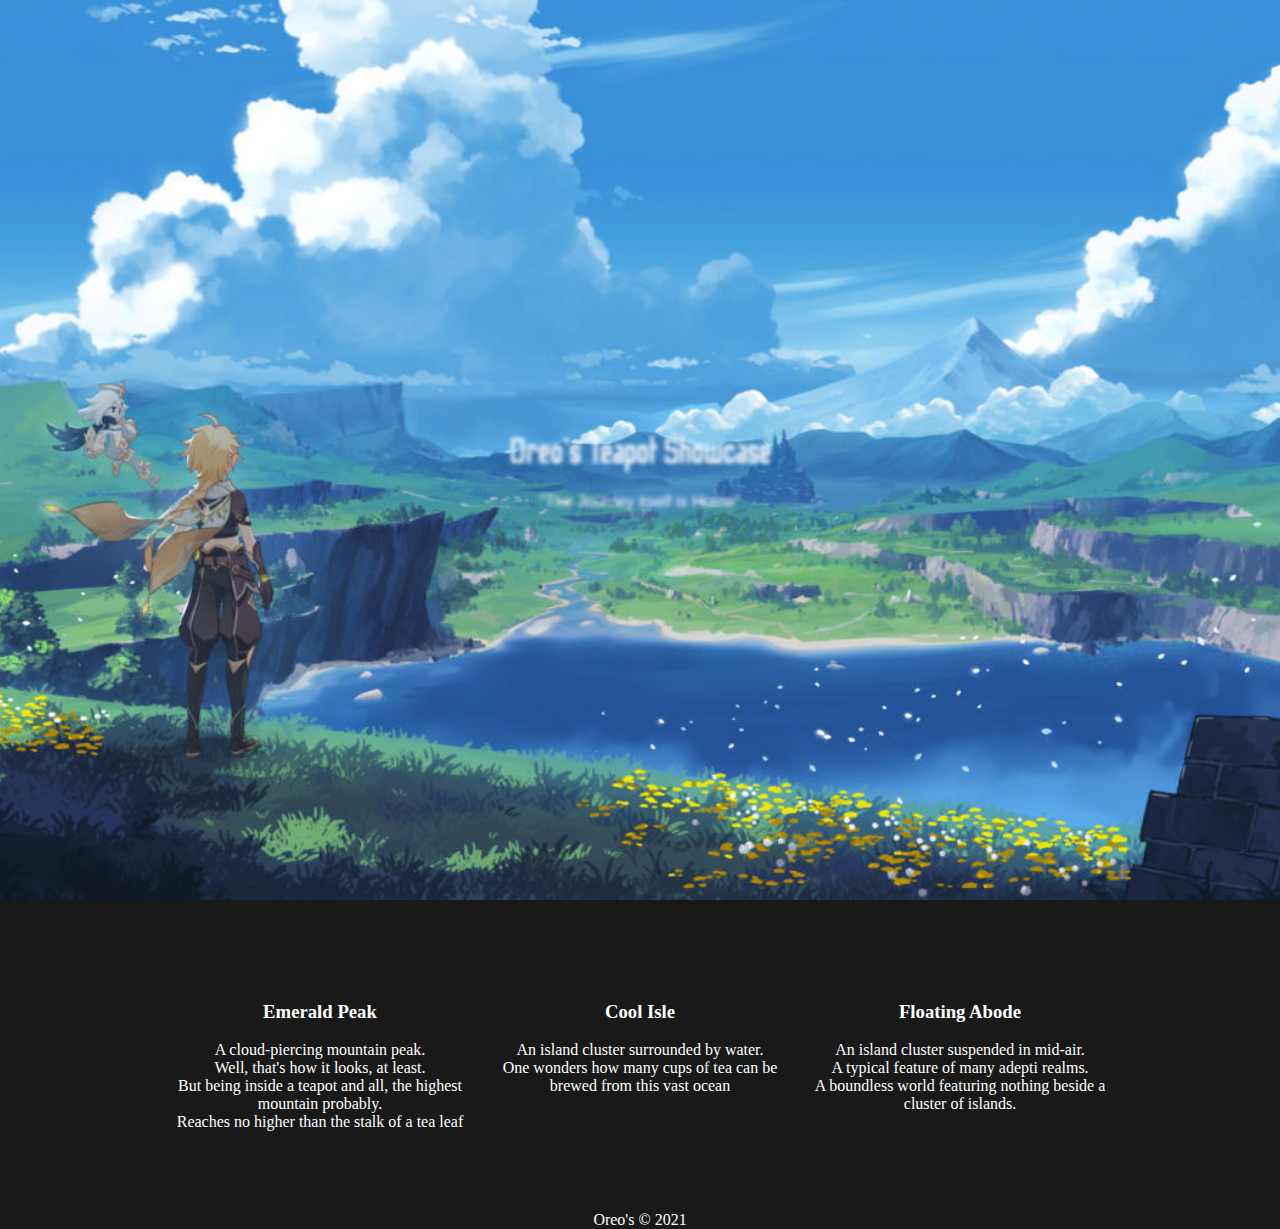
==== summerchase/index.html @ aaed232c "New" ====
<!DOCTYPE html>
<html lang="en">

<head>
    <meta charset="UTF-8">
    <meta http-equiv="X-UA-Compatible" content="IE=edge">
    <meta name="viewport" content="width=device-width, initial-scale=1.0">
    <link rel="stylesheet" href="index.css">
    <title>Teapot Life</title>
</head>

<body>
    <header class="teapot1">
        <div class="content">

            <div class="title">
                <a href="#Section2" class="section1">
                    Oreo's Teapot Showcase
                </a>
            </div>
            <div class="text">
                "The Journey itself is Home"

            </div>
        </div>
    </header>
    <!-- Teapot Layout -->
    <section class="teapot">
        <div class="container grid-3 center" id="Section2">
            <div>
                <img src="" alt="">
                <h3><a href="./Summerchase.html" target="_blank">Emerald Peak</a></h3>
                <p>
                    A cloud-piercing mountain peak. <br />
                    Well, that's how it looks, at least. <br />
                    But being inside a teapot and all, the highest mountain probably. <br />
                    Reaches no higher than the stalk of a tea leaf
                </p>
            </div>
            <div>
                <img src="" alt="">
                <h3>Cool Isle</h3>
                <p>
                    An island cluster surrounded by water. <br />
                    One wonders how many cups of tea can be
                    brewed from this vast ocean
                </p>
            </div>
            <div>
                <img src="" alt="">
                <h3>Floating Abode</h3>
                <p>
                    An island cluster suspended in mid-air. <br />
                    A typical feature of many adepti realms. <br />
                    A boundless world featuring nothing beside a cluster of islands.
                </p>
            </div>
        </div>
    </section>

    <footer class="center">
        <p>
            Oreo's &copy; 2021
        </p>
    </footer>
</body>

</html>
---- summerchase/index.css ----
@import url("https://fonts.googleapis.com/css2?family=Odibee+Sans&display=swap");
/* width */
::-webkit-scrollbar {
  width: 6.5px;
}

/* Track */
::-webkit-scrollbar-track {
  background: #ffffff;
}

/* Handle */
::-webkit-scrollbar-thumb {
  background: rgb(44, 194, 214);
}

html {
  scroll-behavior: smooth;
}

a {
  color: white;
  text-decoration: none;
}
body {
  background: rgba(0, 0, 0, 0.9);
  margin: 0%;
  color: #fff;
}

.teapot1::after {
  content: "";
  height: 100vh;
  width: 100%;
  background-image: url(Aether.jpg);
  background-size: cover;
  background-repeat: no-repeat;
  background-position: center;
  display: block;
  filter: blur(10px);
  transition: filter 1000ms;
}
.teapot1:hover::after {
  filter: blur(0px);
  -webkit-filter: blur(0px);
}
.teapot1:hover .content {
  filter: blur(2px);
  -webkit-filter: blur(2px);
}

.content {
  position: absolute;
  z-index: 1;
  top: 50%;
  left: 50%;

  text-align: center;
  transition: filter 1000ms;
  transform: translate(-50%, -50%);
}
.content:hover {
  filter: blur(0px) !important;
  -webkit-filter: blur(0px) !important;
}
.content .logo {
  height: 100px;
  width: 120px;
}
.content .title {
  font-size: 2.2rem;
  margin-top: 3rem;
  font-family: "Odibee Sans", cursive;
}
.content .text {
  line-height: 1.7;
  margin-top: 1rem;
  font-family: "Segoe UI", Tahoma, Geneva, Verdana, sans-serif;
}
.container {
  max-width: 960px;
  margin: auto;
  overflow: hidden;
  padding: 4rem 1rem;
}
.grid-3 {
  display: grid;
  grid-template-columns: 1fr 1fr 1fr;
}
.center {
  text-align: center;
  margin: auto;
}
.footer {
  padding: 2.2rem;
}
footer p {
  margin: 0;
  font-family: "Brush Script MT";
}
/* Small Screens */
/* @media (max-width: 560px) {
  .teapot1::after {
    height: 50vh;
    margin: 5px;
  }
  .content {
    top: 5%;
    margin-top: 5px;
  }

  .content .logo {
    height: 140px;
    width: 140px;
  }
  .content .text {
    display: none;
  }
  .grid-3 {
    grid-template-columns: 1fr;
  }
}
/* Landcape */
@media (max-height: 500px) {
  /* .content .title,
  .content {
    top: 5%;
  } */
}
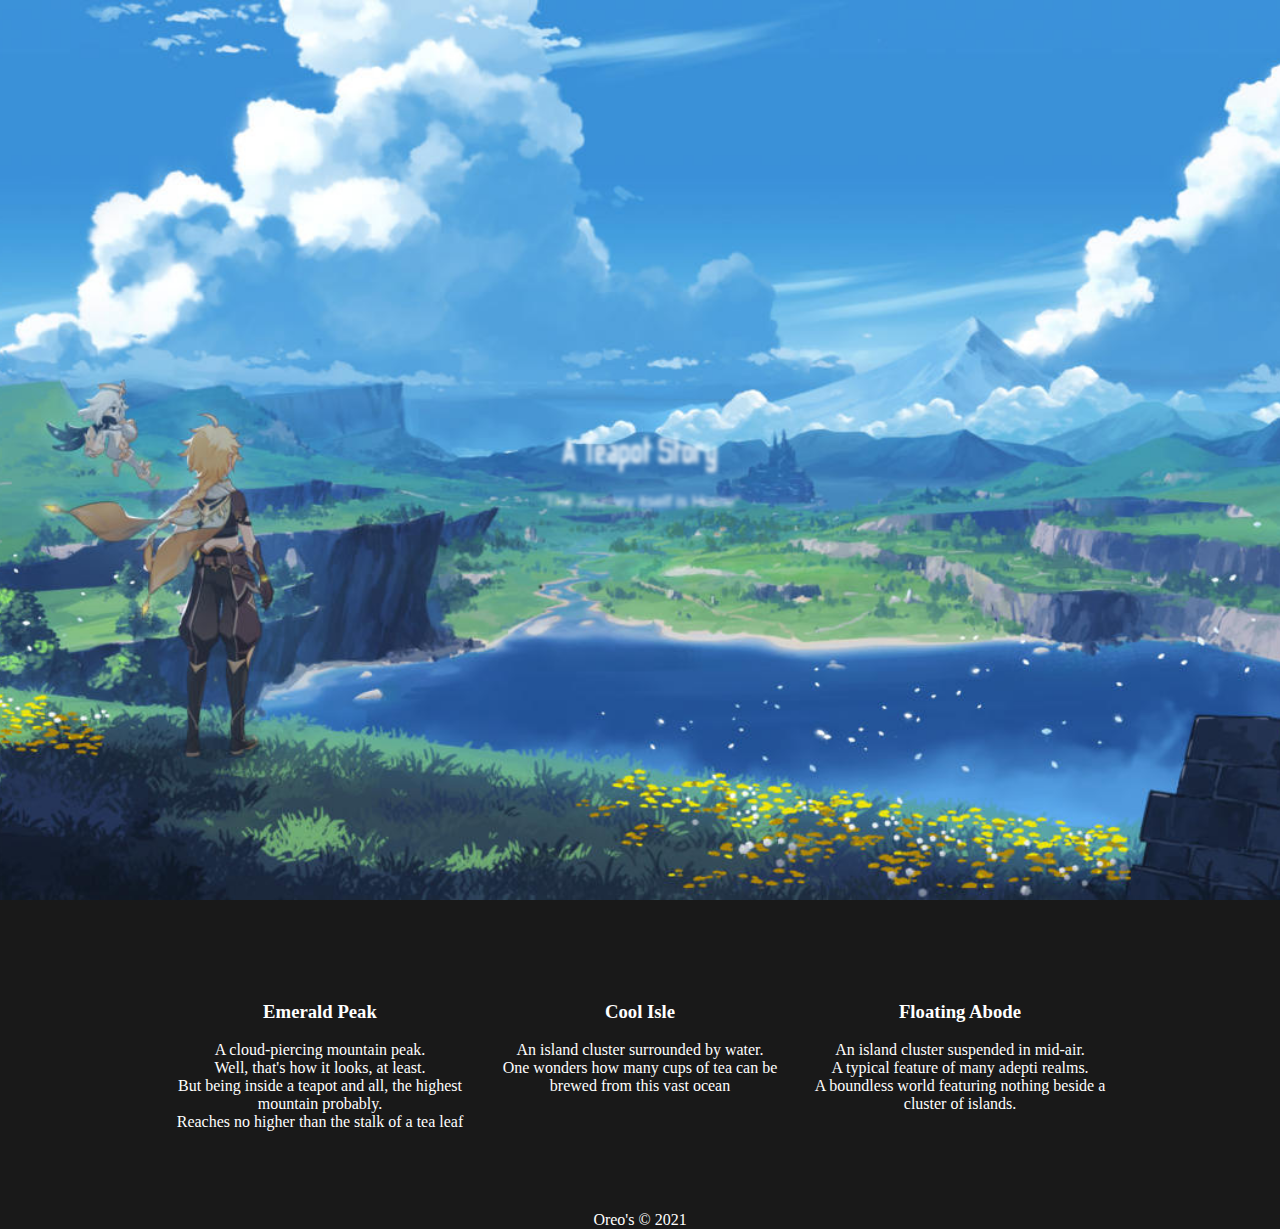
==== commit 5915728c: "Title Change + Edit on cool isle" ====
--- a/summerchase/index.html
+++ b/summerchase/index.html
@@ -15,7 +15,7 @@
 
             <div class="title">
                 <a href="#Section2" class="section1">
-                    Oreo's Teapot Showcase
+                    A Teapot Story
                 </a>
             </div>
             <div class="text">
